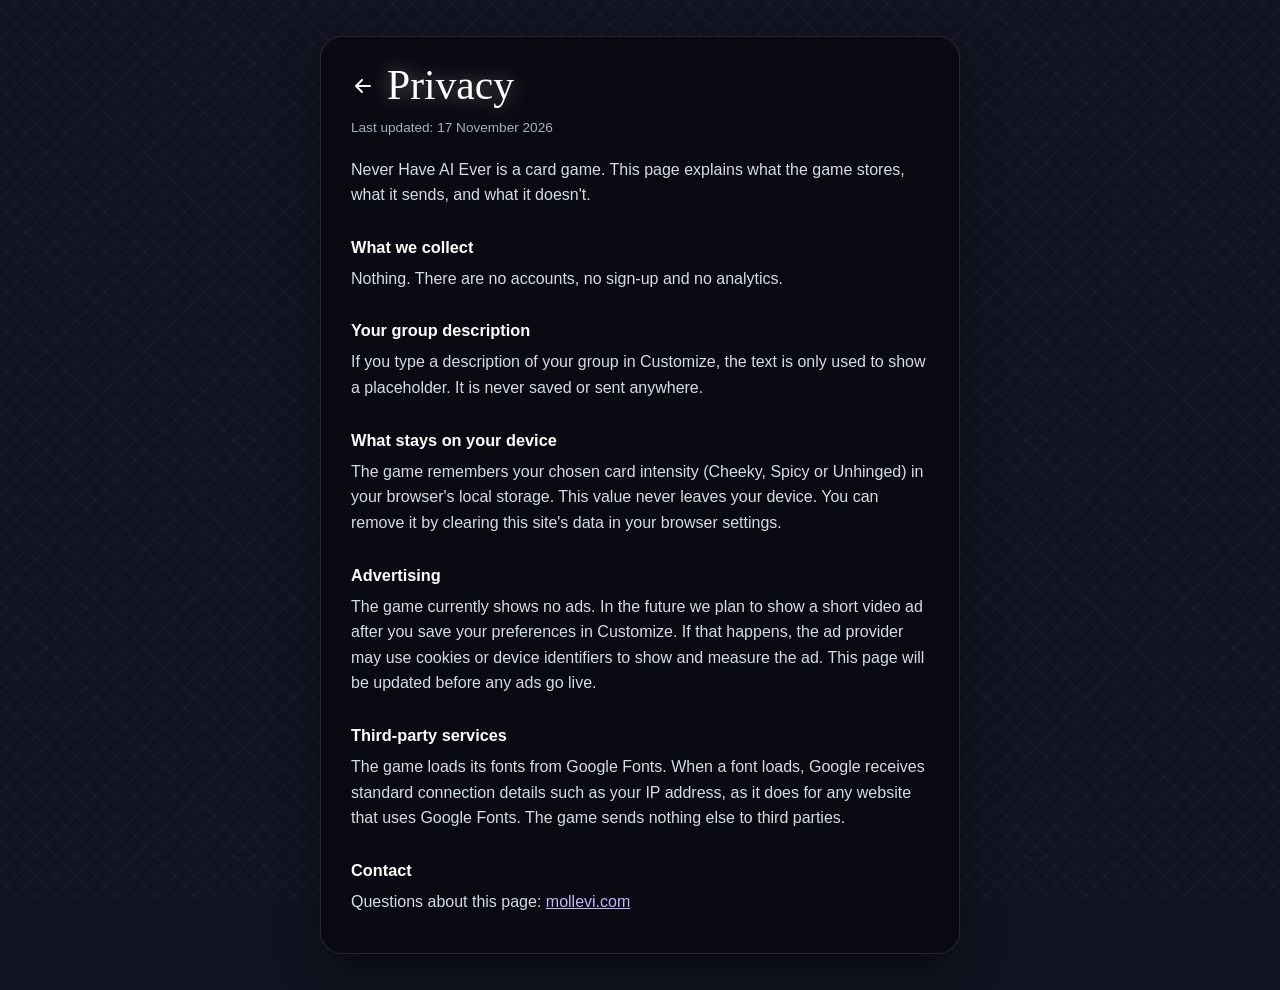
==== privacy.html @ da666561 "Polish pop-ups, add privacy page, and stabilise backdrop handoff - Customize: card frame and crest, " ====
<!doctype html>
<html lang="en">
<head>
  <meta charset="UTF-8">
  <meta name="viewport" content="width=device-width, initial-scale=1.0">
  <title>Privacy · Never Have AI Ever</title>
  <meta name="description" content="What Never Have AI Ever stores, what it sends, and what it doesn't.">
  <style>
    :root {
      --text-main: #f8fafc;
      --text-soft: #d5dce6;
      --text-dim: #a3b1c4;
      --radius-card: 26px;
    }
    * { box-sizing: border-box; }
    html, body { min-height: 100%; margin: 0; }
    body {
      position: relative;
      min-height: 100dvh;
      background-color: #111420;
      color: var(--text-soft);
      font-family: -apple-system, BlinkMacSystemFont, "Segoe UI", Roboto, Helvetica, Arial, sans-serif;
      font-size: 16px;
      line-height: 1.6;
      overflow-x: hidden;
    }

    /* Card-back decorations, fixed to the full screen */
    .decor {
      position: fixed;
      inset: 0;
      z-index: 0;
      pointer-events: none;
      background-color: #111420;
      background-image:
        repeating-linear-gradient(45deg, rgba(255, 255, 255, 0.018) 0px, rgba(255, 255, 255, 0.018) 1.5px, transparent 1.5px, transparent 14px),
        repeating-linear-gradient(-45deg, rgba(255, 255, 255, 0.018) 0px, rgba(255, 255, 255, 0.018) 1.5px, transparent 1.5px, transparent 14px);
    }

    /* Darker inner panel so the text stays readable over the decorations */
    .panel {
      position: relative;
      z-index: 1;
      max-width: 640px;
      margin: 36px auto 36px;
      padding: 26px 30px 34px;
      background: rgba(9, 10, 16, 0.94);
      border: 1px solid rgba(255, 255, 255, 0.12);
      border-radius: 22px;
      box-shadow: 0 20px 48px -12px rgba(0, 0, 0, 0.7);
    }

    .title-row {
      display: flex;
      align-items: center;
      gap: 12px;
      margin-bottom: 4px;
    }
    .back {
      display: inline-flex;
      flex-shrink: 0;
      color: var(--text-main);
      text-decoration: none;
    }
    .back svg {
      width: 24px;
      height: 24px;
      fill: none;
      stroke: currentColor;
      stroke-width: 2;
      stroke-linecap: round;
      stroke-linejoin: round;
    }
    h1 {
      font-family: 'Great Vibes', 'Alex Brush', 'Dancing Script', cursive;
      font-weight: 400;
      font-size: 2.6rem;
      line-height: 1.1;
      color: #ffffff;
      text-shadow: 0 0 20px rgba(255, 255, 255, 0.5), 0 2px 10px rgba(0, 0, 0, 0.9);
      margin: 0;
    }
    h2 {
      font-size: 1.02rem;
      color: #ffffff;
      margin: 26px 0 6px;
    }
    p { margin: 0 0 4px; }
    .updated {
      color: var(--text-dim);
      font-size: 0.85rem;
      margin: 8px 0 18px;
    }
    a { color: #c4b5fd; }
    @media (max-width: 480px) {
      .panel { margin: 24px 14px; padding: 22px 20px 28px; }
    }
  </style>
</head>
<body>
  <div class="decor" aria-hidden="true"></div>

  <div class="panel">
    <div class="title-row">
      <a class="back" href="index.html" aria-label="Back to the game">
        <svg viewBox="0 0 24 24" aria-hidden="true"><path d="M19 12H5m6-6-6 6 6 6" /></svg>
      </a>
      <h1>Privacy</h1>
    </div>
    <p class="updated">Last updated: 17 November 2026</p>

    <p>Never Have AI Ever is a card game. This page explains what the game stores, what it sends, and what it doesn't.</p>

    <h2>What we collect</h2>
    <p>Nothing. There are no accounts, no sign-up and no analytics.</p>

    <h2>Your group description</h2>
    <p>If you type a description of your group in Customize, the text is only used to show a placeholder. It is never saved or sent anywhere.</p>

    <h2>What stays on your device</h2>
    <p>The game remembers your chosen card intensity (Cheeky, Spicy or Unhinged) in your browser's local storage. This value never leaves your device. You can remove it by clearing this site's data in your browser settings.</p>

    <h2>Advertising</h2>
    <p>The game currently shows no ads. In the future we plan to show a short video ad after you save your preferences in Customize. If that happens, the ad provider may use cookies or device identifiers to show and measure the ad. This page will be updated before any ads go live.</p>

    <h2>Third-party services</h2>
    <p>The game loads its fonts from Google Fonts. When a font loads, Google receives standard connection details such as your IP address, as it does for any website that uses Google Fonts. The game sends nothing else to third parties.</p>

    <h2>Contact</h2>
    <p>Questions about this page: <a href="https://www.mollevi.com" target="_blank" rel="noopener noreferrer">mollevi.com</a></p>
  </div>
</body>
</html>
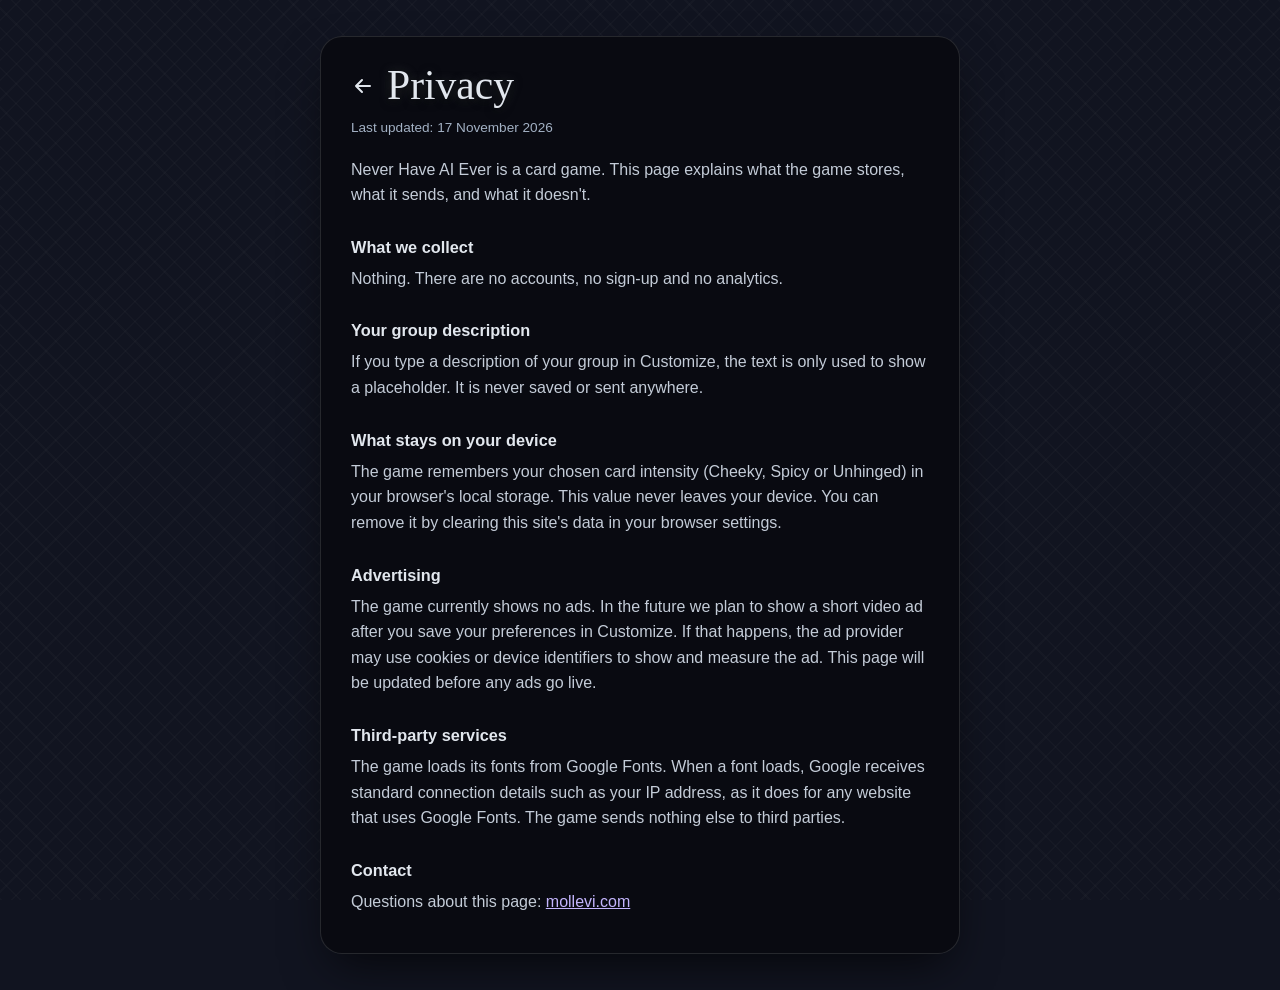
==== commit 5a26e812: "Tune How to play spacing, card back texture and privacy text - Inset How to play rows horizontally a" ====
--- a/privacy.html
+++ b/privacy.html
@@ -7,8 +7,8 @@
   <meta name="description" content="What Never Have AI Ever stores, what it sends, and what it doesn't.">
   <style>
     :root {
-      --text-main: #f8fafc;
-      --text-soft: #d5dce6;
+      --text-main: #e2e7ee;
+      --text-soft: #c4ccd8;
       --text-dim: #a3b1c4;
       --radius-card: 26px;
     }
@@ -76,13 +76,13 @@
       font-weight: 400;
       font-size: 2.6rem;
       line-height: 1.1;
-      color: #ffffff;
-      text-shadow: 0 0 20px rgba(255, 255, 255, 0.5), 0 2px 10px rgba(0, 0, 0, 0.9);
+      color: #e2e7ee;
+      text-shadow: 0 0 14px rgba(255, 255, 255, 0.18), 0 2px 10px rgba(0, 0, 0, 0.9);
       margin: 0;
     }
     h2 {
       font-size: 1.02rem;
-      color: #ffffff;
+      color: #e2e7ee;
       margin: 26px 0 6px;
     }
     p { margin: 0 0 4px; }
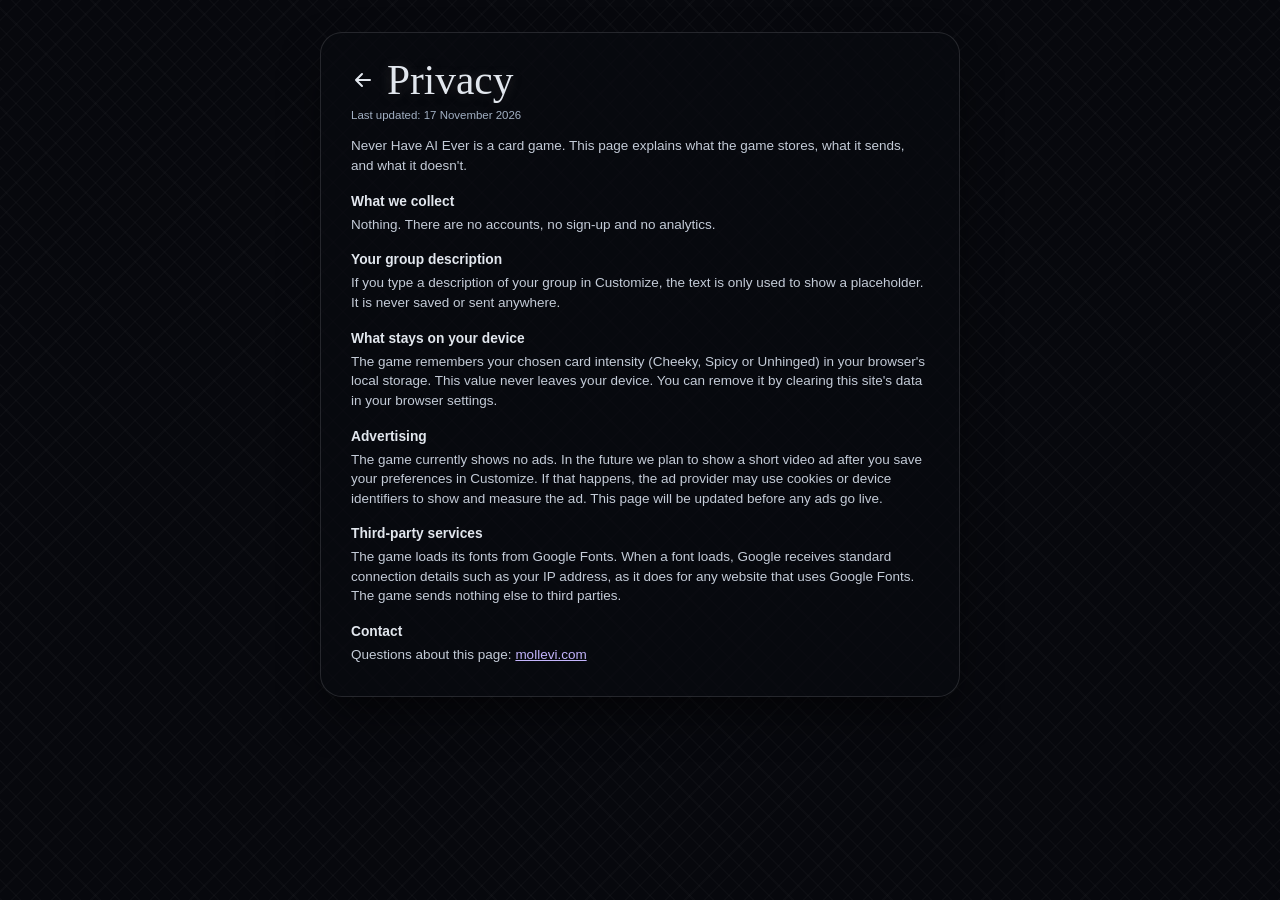
==== commit aacc2b71: "Darken privacy page and fit it to one screen - Darker background, with a semi-transparent content pa" ====
--- a/privacy.html
+++ b/privacy.html
@@ -13,16 +13,19 @@
       --radius-card: 26px;
     }
     * { box-sizing: border-box; }
-    html, body { min-height: 100%; margin: 0; }
+    html, body { height: 100%; margin: 0; }
     body {
       position: relative;
-      min-height: 100dvh;
-      background-color: #111420;
+      display: flex;
+      flex-direction: column;
+      height: 100dvh;
+      background-color: #07080d;
       color: var(--text-soft);
       font-family: -apple-system, BlinkMacSystemFont, "Segoe UI", Roboto, Helvetica, Arial, sans-serif;
-      font-size: 16px;
-      line-height: 1.6;
-      overflow-x: hidden;
+      /* Text scales with the screen height so the whole page fits without scrolling */
+      font-size: clamp(0.74rem, 1.5vh, 1rem);
+      line-height: 1.45;
+      overflow: hidden;
     }
 
     /* Card-back decorations, fixed to the full screen */
@@ -31,7 +34,7 @@
       inset: 0;
       z-index: 0;
       pointer-events: none;
-      background-color: #111420;
+      background-color: #07080d;
       background-image:
         repeating-linear-gradient(45deg, rgba(255, 255, 255, 0.018) 0px, rgba(255, 255, 255, 0.018) 1.5px, transparent 1.5px, transparent 14px),
         repeating-linear-gradient(-45deg, rgba(255, 255, 255, 0.018) 0px, rgba(255, 255, 255, 0.018) 1.5px, transparent 1.5px, transparent 14px);
@@ -41,10 +44,14 @@
     .panel {
       position: relative;
       z-index: 1;
+      flex: 0 0 auto;
+      width: 100%;
       max-width: 640px;
-      margin: 36px auto 36px;
-      padding: 26px 30px 34px;
-      background: rgba(9, 10, 16, 0.94);
+      min-height: 0;
+      margin: clamp(12px, 3.5vh, 36px) auto;
+      padding: clamp(14px, 2.8vh, 26px) clamp(18px, 4vw, 30px) clamp(14px, 3vh, 30px);
+      overflow: hidden;
+      background: rgba(9, 10, 16, 0.72);
       border: 1px solid rgba(255, 255, 255, 0.12);
       border-radius: 22px;
       box-shadow: 0 20px 48px -12px rgba(0, 0, 0, 0.7);
@@ -74,26 +81,31 @@
     h1 {
       font-family: 'Great Vibes', 'Alex Brush', 'Dancing Script', cursive;
       font-weight: 400;
-      font-size: 2.6rem;
+      font-size: clamp(2rem, 4.6vh, 2.6rem);
       line-height: 1.1;
       color: #e2e7ee;
       text-shadow: 0 0 14px rgba(255, 255, 255, 0.18), 0 2px 10px rgba(0, 0, 0, 0.9);
       margin: 0;
     }
     h2 {
-      font-size: 1.02rem;
+      font-size: 1.02em;
       color: #e2e7ee;
-      margin: 26px 0 6px;
+      margin: clamp(8px, 1.8vh, 22px) 0 3px;
     }
     p { margin: 0 0 4px; }
     .updated {
       color: var(--text-dim);
-      font-size: 0.85rem;
-      margin: 8px 0 18px;
+      font-size: 0.85em;
+      margin: 4px 0 clamp(6px, 1.4vh, 16px);
     }
     a { color: #c4b5fd; }
     @media (max-width: 480px) {
-      .panel { margin: 24px 14px; padding: 22px 20px 28px; }
+      .panel { margin: clamp(10px, 2.5vh, 24px) 14px; }
+    }
+    /* Very short screens can't fit everything; allow scrolling only there */
+    @media (max-height: 520px) {
+      body { height: auto; min-height: 100dvh; overflow: auto; }
+      .panel { overflow: visible; }
     }
   </style>
 </head>
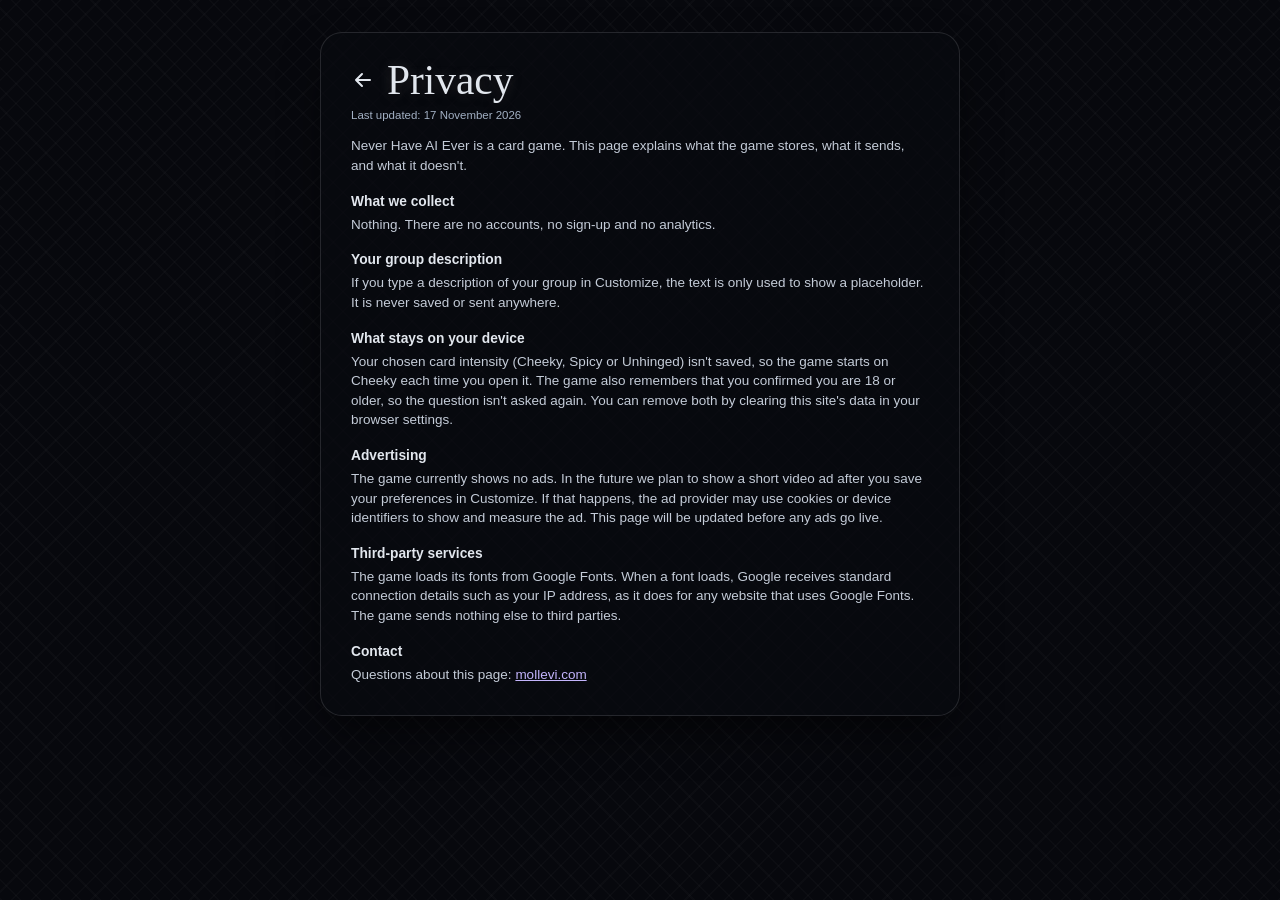
==== commit aea030b5: "Add 18+ check on the first card and start every visit on Cheeky - First card asks "Are you 18 or old" ====
--- a/privacy.html
+++ b/privacy.html
@@ -130,7 +130,7 @@
     <p>If you type a description of your group in Customize, the text is only used to show a placeholder. It is never saved or sent anywhere.</p>
 
     <h2>What stays on your device</h2>
-    <p>The game remembers your chosen card intensity (Cheeky, Spicy or Unhinged) in your browser's local storage. This value never leaves your device. You can remove it by clearing this site's data in your browser settings.</p>
+    <p>Your chosen card intensity (Cheeky, Spicy or Unhinged) isn't saved, so the game starts on Cheeky each time you open it. The game also remembers that you confirmed you are 18 or older, so the question isn't asked again. You can remove both by clearing this site's data in your browser settings.</p>
 
     <h2>Advertising</h2>
     <p>The game currently shows no ads. In the future we plan to show a short video ad after you save your preferences in Customize. If that happens, the ad provider may use cookies or device identifiers to show and measure the ad. This page will be updated before any ads go live.</p>
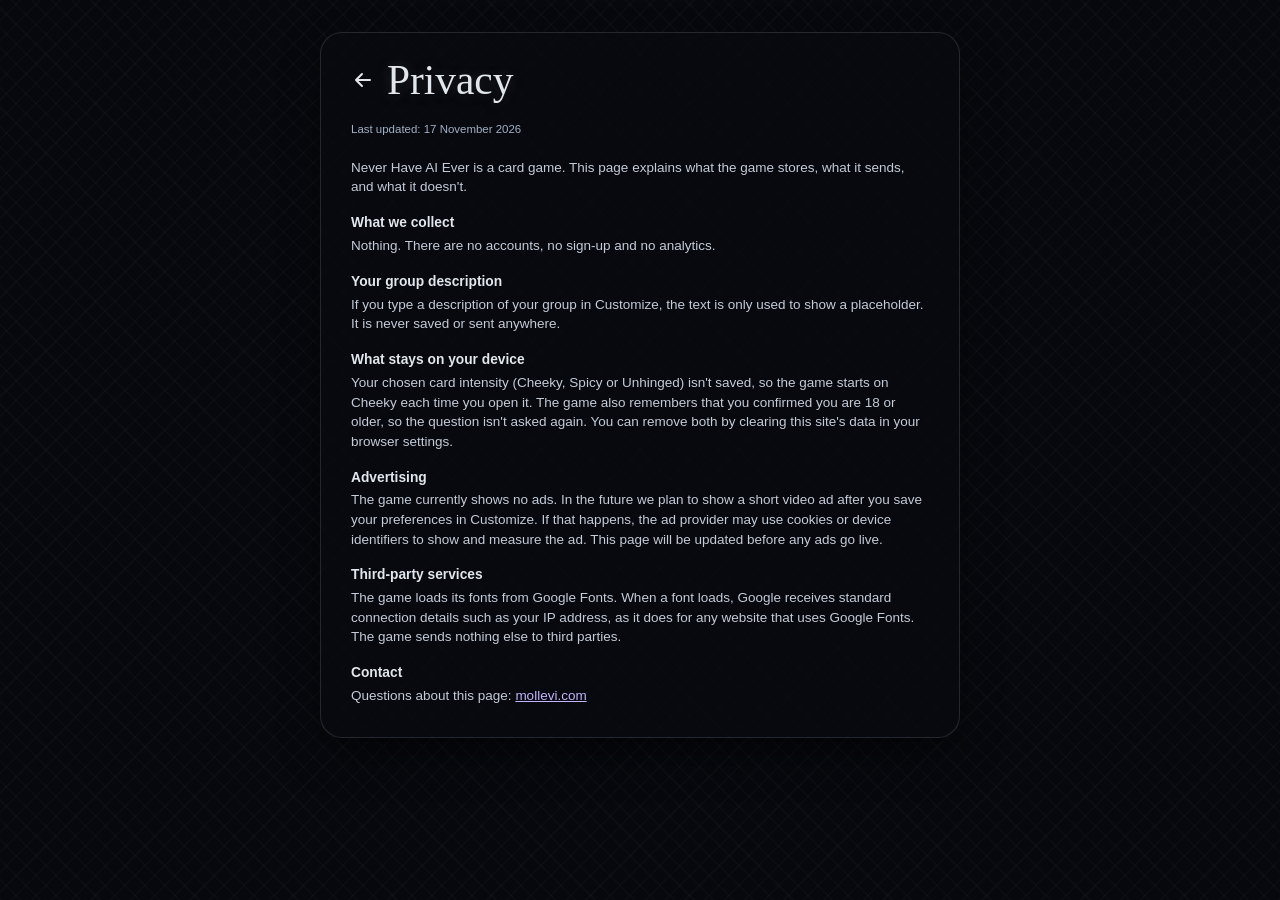
==== commit 733691dc: "Polish Customize and card back layout on small screens - Customize: two-line description limit with " ====
--- a/privacy.html
+++ b/privacy.html
@@ -96,11 +96,15 @@
     .updated {
       color: var(--text-dim);
       font-size: 0.85em;
-      margin: 4px 0 clamp(6px, 1.4vh, 16px);
+      margin: clamp(10px, 2.2vh, 18px) 0 clamp(12px, 2.4vh, 20px);
     }
     a { color: #c4b5fd; }
+    /* Phones: the page scrolls normally, with larger text and tighter margins */
     @media (max-width: 480px) {
-      .panel { margin: clamp(10px, 2.5vh, 24px) 14px; }
+      body { height: auto; min-height: 100dvh; overflow: visible; font-size: 0.95rem; }
+      .panel { flex: none; width: auto; overflow: visible; margin: 14px 12px; padding: 20px 18px 24px; border-radius: 18px; }
+      h1 { font-size: 2.3rem; }
+      h2 { margin-top: 20px; }
     }
     /* Very short screens can't fit everything; allow scrolling only there */
     @media (max-height: 520px) {
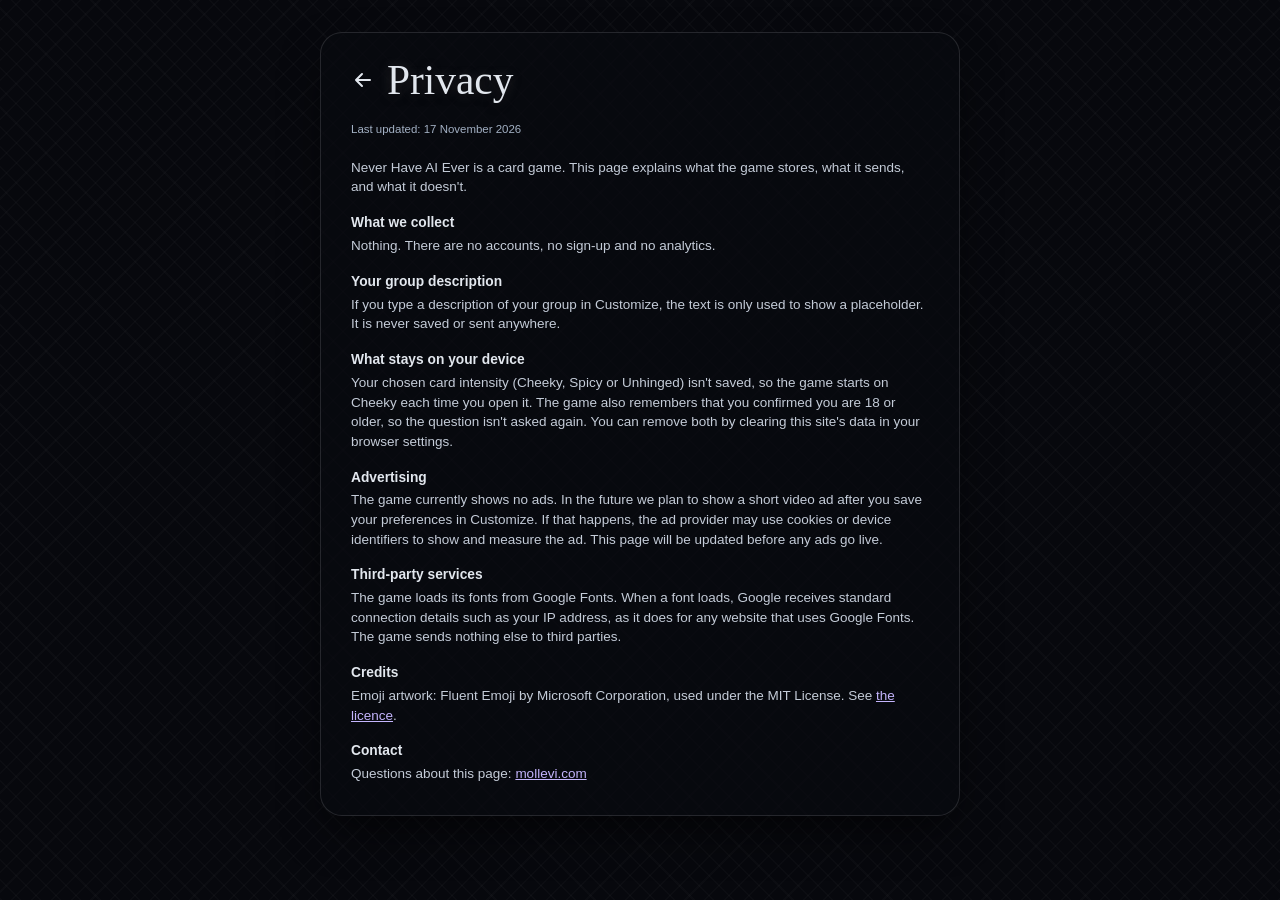
==== commit 56df066f: "Use Fluent 3D emoji artwork and compress images - Emoji with a Fluent 3D artwork file show it in the" ====
--- a/privacy.html
+++ b/privacy.html
@@ -142,6 +142,9 @@
     <h2>Third-party services</h2>
     <p>The game loads its fonts from Google Fonts. When a font loads, Google receives standard connection details such as your IP address, as it does for any website that uses Google Fonts. The game sends nothing else to third parties.</p>
 
+    <h2>Credits</h2>
+    <p>Emoji artwork: Fluent Emoji by Microsoft Corporation, used under the MIT License. See <a href="THIRD_PARTY_LICENSES.md">the licence</a>.</p>
+
     <h2>Contact</h2>
     <p>Questions about this page: <a href="https://www.mollevi.com" target="_blank" rel="noopener noreferrer">mollevi.com</a></p>
   </div>
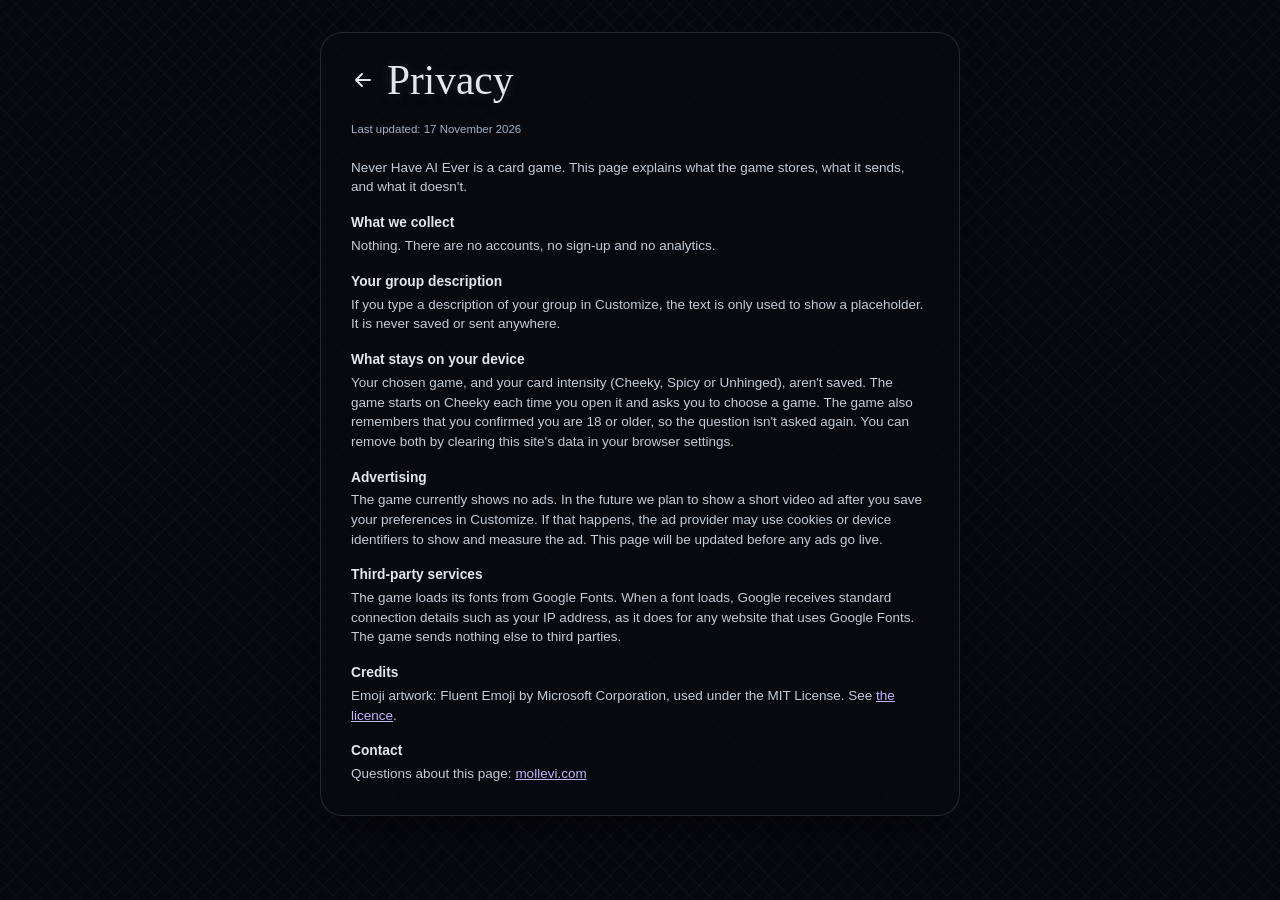
==== commit 496d7145: "Add game deck screen with Classic, Who most likely and Shots & Dares - Deck screen after the age que" ====
--- a/privacy.html
+++ b/privacy.html
@@ -134,7 +134,7 @@
     <p>If you type a description of your group in Customize, the text is only used to show a placeholder. It is never saved or sent anywhere.</p>
 
     <h2>What stays on your device</h2>
-    <p>Your chosen card intensity (Cheeky, Spicy or Unhinged) isn't saved, so the game starts on Cheeky each time you open it. The game also remembers that you confirmed you are 18 or older, so the question isn't asked again. You can remove both by clearing this site's data in your browser settings.</p>
+    <p>Your chosen game, and your card intensity (Cheeky, Spicy or Unhinged), aren't saved. The game starts on Cheeky each time you open it and asks you to choose a game. The game also remembers that you confirmed you are 18 or older, so the question isn't asked again. You can remove both by clearing this site's data in your browser settings.</p>
 
     <h2>Advertising</h2>
     <p>The game currently shows no ads. In the future we plan to show a short video ad after you save your preferences in Customize. If that happens, the ad provider may use cookies or device identifiers to show and measure the ad. This page will be updated before any ads go live.</p>
